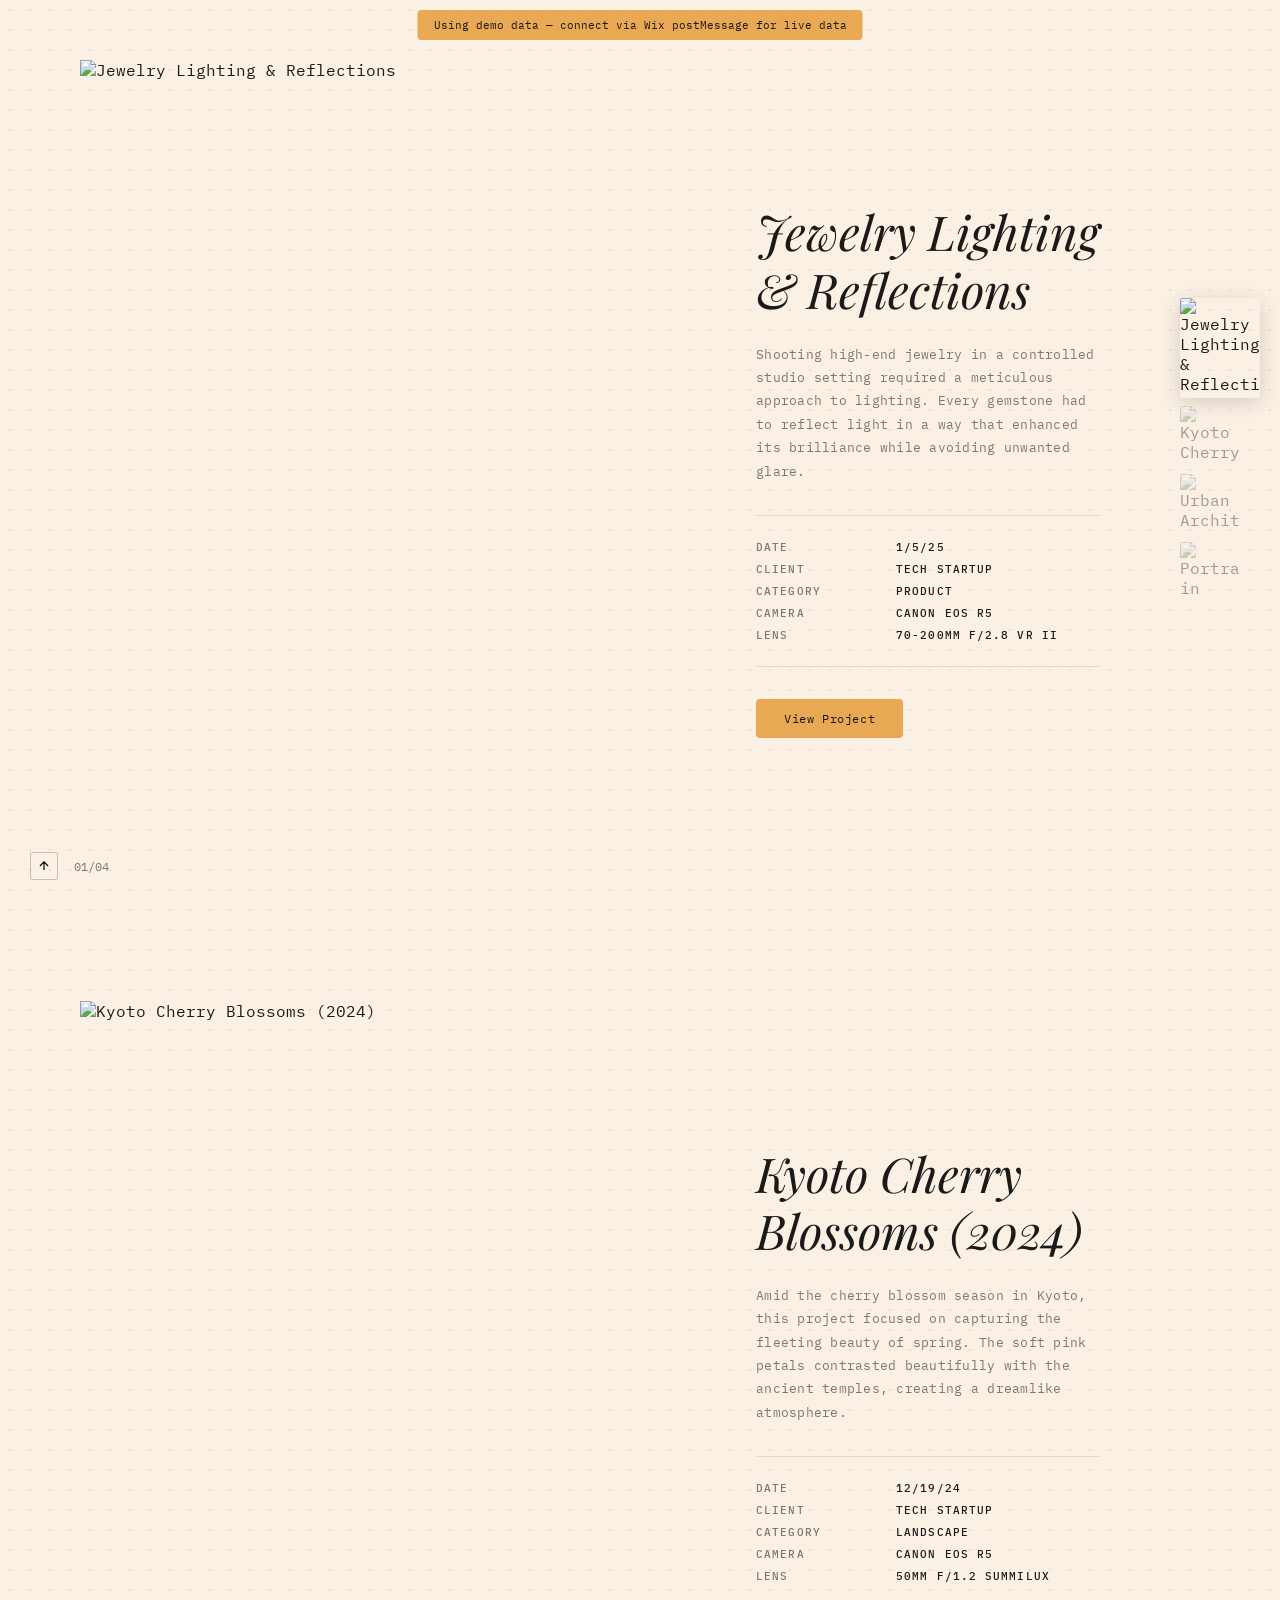
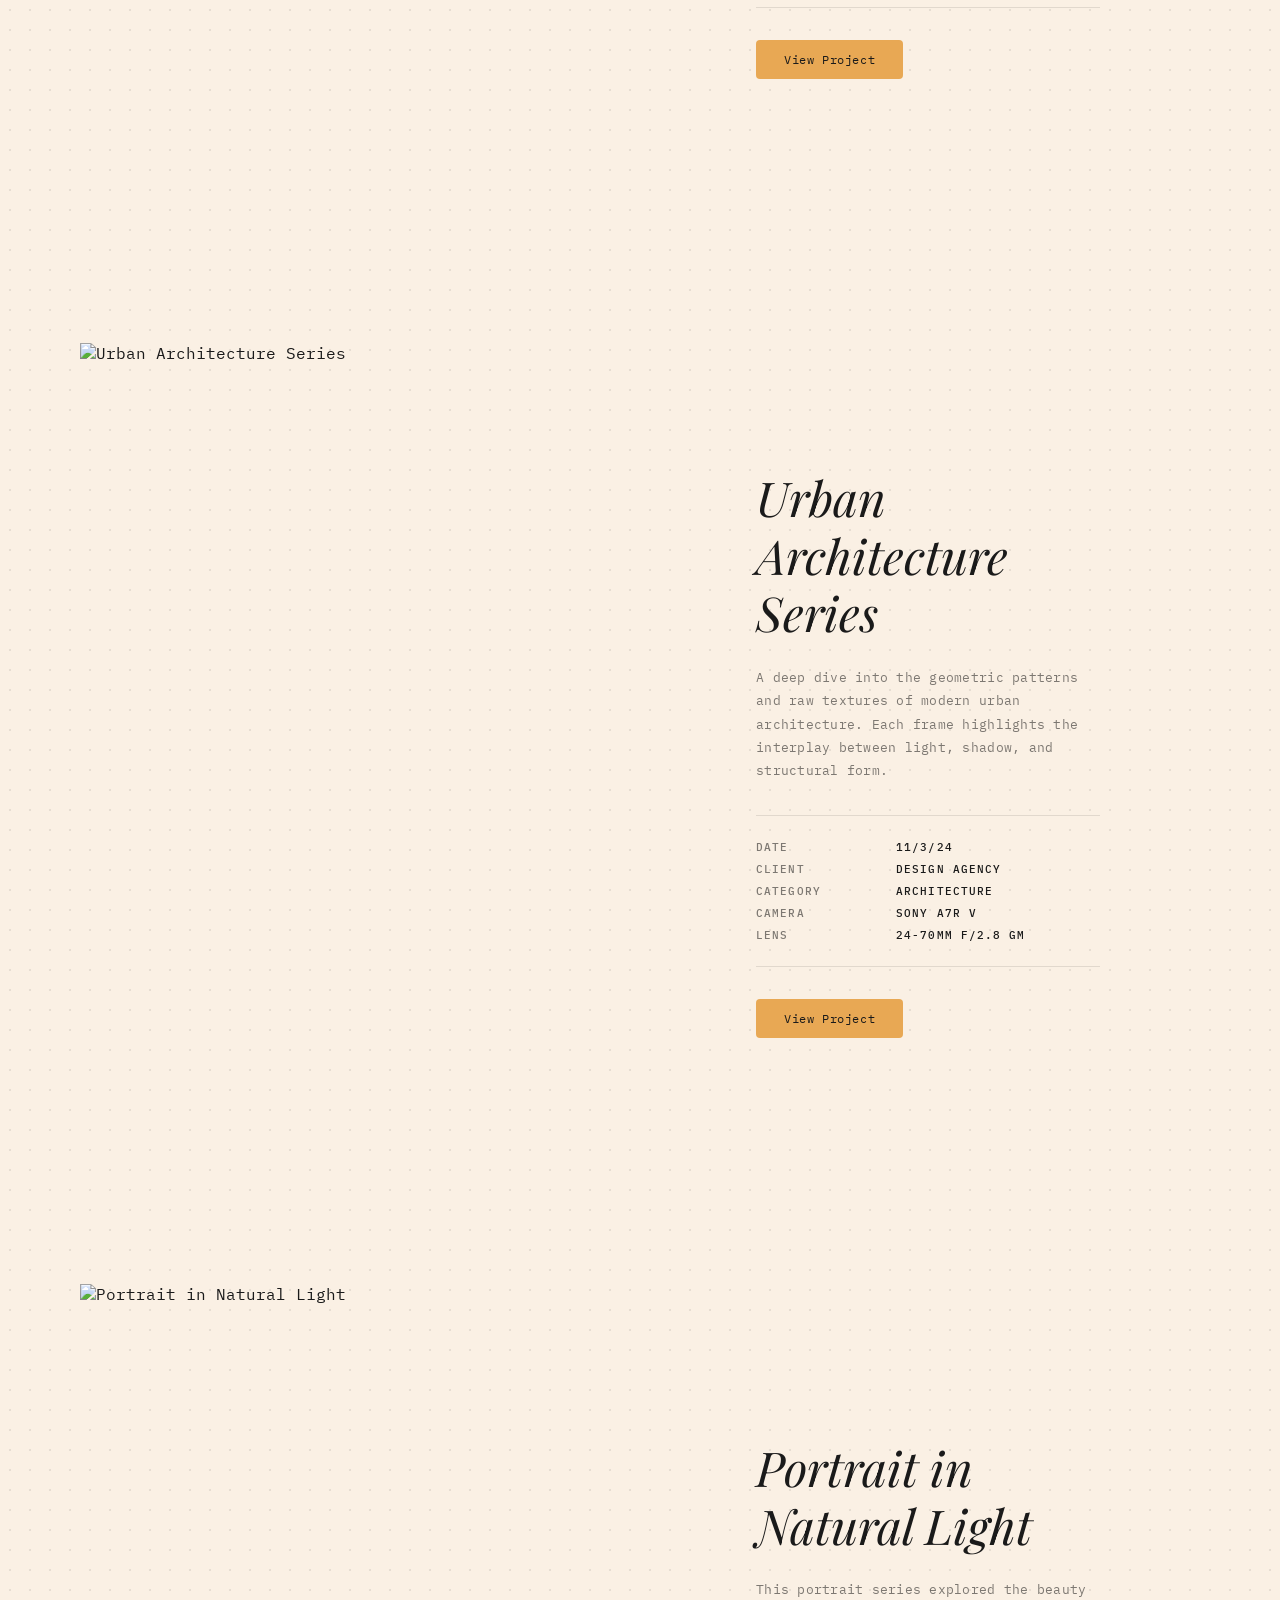
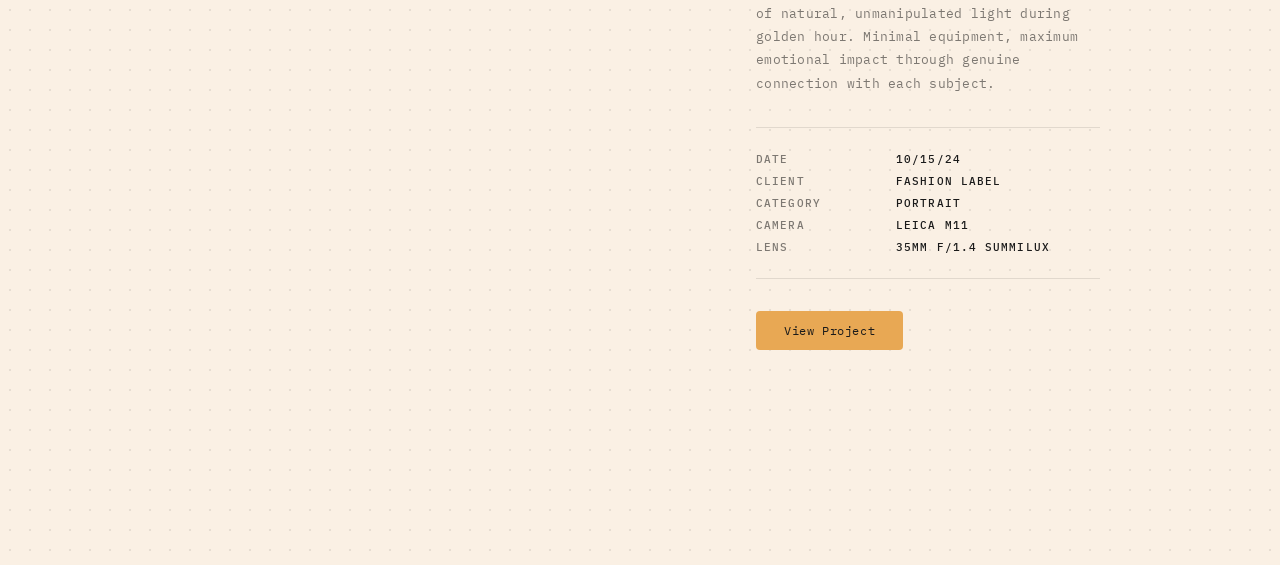
==== projects-scroller.html @ dcfc25f0 "Updates" ====
<!DOCTYPE html>
<html lang="en">
<head>
<meta charset="UTF-8">
<meta name="viewport" content="width=device-width, initial-scale=1.0">
<title>Projects Scroller</title>
<style>
  @import url('https://fonts.googleapis.com/css2?family=Playfair+Display:ital,wght@0,400;0,700;1,400&family=IBM+Plex+Mono:wght@400;500&display=swap');

  * { margin: 0; padding: 0; box-sizing: border-box; }

  :root {
    --bg: #faf0e4;
    --fg: #1a1a1a;
    --accent: #e8a854;
    --dot-color: rgba(0,0,0,0.08);
    --meta-color: rgba(0,0,0,0.5);
  }

  html { scroll-behavior: smooth; }

  body {
    font-family: 'IBM Plex Mono', monospace;
    background: var(--bg);
    color: var(--fg);
    background-image: radial-gradient(var(--dot-color) 1px, transparent 1px);
    background-size: 20px 20px;
    overflow-x: hidden;
  }

  /* Each project section is full viewport height */
  .project-section {
    min-height: 100vh;
    display: flex;
    align-items: center;
    padding: 60px 80px;
    position: relative;
  }

  .project-inner {
    display: flex;
    gap: 60px;
    width: 100%;
    max-width: 1400px;
    align-items: center;
  }

  /* Left: large image */
  .project-image {
    flex: 0 0 55%;
    max-width: 55%;
    aspect-ratio: 3/4;
    overflow: hidden;
    position: relative;
  }

  .project-image img {
    width: 100%;
    height: 100%;
    object-fit: cover;
    display: block;
    transition: transform 0.6s ease;
  }

  .project-section:hover .project-image img {
    transform: scale(1.02);
  }

  /* Right: details */
  .project-details {
    flex: 1;
    padding-right: 100px;
  }

  .project-title {
    font-family: 'Playfair Display', serif;
    font-size: clamp(28px, 4vw, 48px);
    font-weight: 400;
    font-style: italic;
    line-height: 1.2;
    margin-bottom: 24px;
  }

  .project-description {
    font-size: 13px;
    line-height: 1.8;
    color: var(--meta-color);
    margin-bottom: 32px;
    max-width: 400px;
    letter-spacing: 0.02em;
  }

  .project-meta {
    border-top: 1px solid rgba(0,0,0,0.1);
    border-bottom: 1px solid rgba(0,0,0,0.1);
    padding: 20px 0;
    margin-bottom: 32px;
  }

  .meta-row {
    display: flex;
    gap: 40px;
    padding: 4px 0;
    font-size: 11px;
    text-transform: uppercase;
    letter-spacing: 0.1em;
  }

  .meta-label {
    width: 100px;
    color: var(--meta-color);
    font-weight: 500;
  }

  .meta-value {
    color: var(--fg);
    font-weight: 500;
  }

  .view-project-btn {
    display: inline-block;
    padding: 12px 28px;
    background: var(--accent);
    color: var(--fg);
    text-decoration: none;
    font-family: 'IBM Plex Mono', monospace;
    font-size: 12px;
    letter-spacing: 0.05em;
    border-radius: 4px;
    border: none;
    cursor: pointer;
    transition: opacity 0.3s;
  }

  .view-project-btn:hover { opacity: 0.8; }

  /* Right sidebar: thumbnail strip */
  .thumb-strip {
    position: fixed;
    right: 20px;
    top: 50%;
    transform: translateY(-50%);
    display: flex;
    flex-direction: column;
    gap: 8px;
    z-index: 100;
  }

  .thumb-item {
    width: 60px;
    height: 60px;
    overflow: hidden;
    cursor: pointer;
    opacity: 0.4;
    filter: grayscale(0.6);
    transition: all 0.5s cubic-bezier(0.4, 0, 0.2, 1);
    border-radius: 2px;
  }

  .thumb-item.active {
    width: 80px;
    height: 100px;
    opacity: 1;
    filter: grayscale(0);
    box-shadow: 0 4px 20px rgba(0,0,0,0.15);
  }

  .thumb-item img {
    width: 100%;
    height: 100%;
    object-fit: cover;
    display: block;
  }

  /* Bottom bar */
  .bottom-bar {
    position: fixed;
    bottom: 20px;
    left: 30px;
    display: flex;
    align-items: center;
    gap: 16px;
    font-size: 12px;
    color: var(--meta-color);
    z-index: 100;
    font-family: 'IBM Plex Mono', monospace;
  }

  .scroll-up-btn {
    width: 28px;
    height: 28px;
    border: 1px solid rgba(0,0,0,0.2);
    background: transparent;
    cursor: pointer;
    display: flex;
    align-items: center;
    justify-content: center;
    border-radius: 2px;
    transition: background 0.3s;
  }
  .scroll-up-btn:hover { background: rgba(0,0,0,0.05); }
  .scroll-up-btn svg { width: 14px; height: 14px; }

  /* Demo fallback styling */
  .demo-notice {
    position: fixed;
    top: 10px;
    left: 50%;
    transform: translateX(-50%);
    background: var(--accent);
    color: var(--fg);
    padding: 8px 16px;
    font-size: 11px;
    border-radius: 4px;
    z-index: 200;
    opacity: 0;
    transition: opacity 0.5s;
    pointer-events: none;
  }
  .demo-notice.show { opacity: 1; }

  @media (max-width: 900px) {
    .project-section { padding: 40px 20px; }
    .project-inner { flex-direction: column; gap: 30px; }
    .project-image { flex: none; max-width: 100%; }
    .project-details { padding-right: 80px; }
    .thumb-strip { right: 10px; }
    .thumb-item { width: 40px; height: 40px; }
    .thumb-item.active { width: 55px; height: 70px; }
  }
</style>
</head>
<body>

<div id="app"></div>
<div class="thumb-strip" id="thumbStrip"></div>
<div class="bottom-bar">
  <button class="scroll-up-btn" onclick="window.scrollTo({top:0,behavior:'smooth'})">
    <svg viewBox="0 0 24 24" fill="none" stroke="currentColor" stroke-width="2"><path d="M12 19V5M5 12l7-7 7 7"/></svg>
  </button>
  <span id="counter">01/01</span>
</div>
<div class="demo-notice" id="demoNotice">Using demo data — connect via Wix postMessage for live data</div>

<script>
// Demo / fallback data
const DEMO_PROJECTS = [
  {
    title: "Jewelry Lighting & Reflections",
    description: "Shooting high-end jewelry in a controlled studio setting required a meticulous approach to lighting. Every gemstone had to reflect light in a way that enhanced its brilliance while avoiding unwanted glare.",
    image: "https://images.unsplash.com/photo-1515562141589-67f0d569b6e3?w=800&q=80",
    date: "1/5/25",
    client: "TECH STARTUP",
    category: "PRODUCT",
    camera: "CANON EOS R5",
    lens: "70-200MM F/2.8 VR II",
    link: "#project-1"
  },
  {
    title: "Kyoto Cherry Blossoms (2024)",
    description: "Amid the cherry blossom season in Kyoto, this project focused on capturing the fleeting beauty of spring. The soft pink petals contrasted beautifully with the ancient temples, creating a dreamlike atmosphere.",
    image: "https://images.unsplash.com/photo-1545569341-9eb8b30979d9?w=800&q=80",
    date: "12/19/24",
    client: "TECH STARTUP",
    category: "LANDSCAPE",
    camera: "CANON EOS R5",
    lens: "50MM F/1.2 SUMMILUX",
    link: "#project-2"
  },
  {
    title: "Urban Architecture Series",
    description: "A deep dive into the geometric patterns and raw textures of modern urban architecture. Each frame highlights the interplay between light, shadow, and structural form.",
    image: "https://images.unsplash.com/photo-1486325212027-8081e485255e?w=800&q=80",
    date: "11/3/24",
    client: "DESIGN AGENCY",
    category: "ARCHITECTURE",
    camera: "SONY A7R V",
    lens: "24-70MM F/2.8 GM",
    link: "#project-3"
  },
  {
    title: "Portrait in Natural Light",
    description: "This portrait series explored the beauty of natural, unmanipulated light during golden hour. Minimal equipment, maximum emotional impact through genuine connection with each subject.",
    image: "https://images.unsplash.com/photo-1531746020798-e6953c6e8e04?w=800&q=80",
    date: "10/15/24",
    client: "FASHION LABEL",
    category: "PORTRAIT",
    camera: "LEICA M11",
    lens: "35MM F/1.4 SUMMILUX",
    link: "#project-4"
  }
];

let projects = [];
let config = {};

function renderProjects(data, cfg) {
  config = cfg || {};
  projects = data;

  if (cfg?.bgColor) document.documentElement.style.setProperty('--bg', cfg.bgColor);
  if (cfg?.accentColor) document.documentElement.style.setProperty('--accent', cfg.accentColor);

  const app = document.getElementById('app');
  const strip = document.getElementById('thumbStrip');
  const counter = document.getElementById('counter');
  const total = String(projects.length).padStart(2, '0');

  app.innerHTML = projects.map((p, i) => `
    <section class="project-section" id="section-${i}" data-index="${i}">
      <div class="project-inner">
        <div class="project-image">
          <img src="${p.image}" alt="${p.title}" loading="lazy" />
        </div>
        <div class="project-details">
          <h2 class="project-title">${p.title}</h2>
          <p class="project-description">${p.description || ''}</p>
          <div class="project-meta">
            ${p.date ? `<div class="meta-row"><span class="meta-label">DATE</span><span class="meta-value">${p.date}</span></div>` : ''}
            ${p.client ? `<div class="meta-row"><span class="meta-label">CLIENT</span><span class="meta-value">${p.client}</span></div>` : ''}
            ${p.category ? `<div class="meta-row"><span class="meta-label">CATEGORY</span><span class="meta-value">${p.category}</span></div>` : ''}
            ${p.camera ? `<div class="meta-row"><span class="meta-label">CAMERA</span><span class="meta-value">${p.camera}</span></div>` : ''}
            ${p.lens ? `<div class="meta-row"><span class="meta-label">LENS</span><span class="meta-value">${p.lens}</span></div>` : ''}
          </div>
          <a href="${p.link || '#'}" class="view-project-btn" target="_top">View Project</a>
        </div>
      </div>
    </section>
  `).join('');

  strip.innerHTML = projects.map((p, i) => `
    <div class="thumb-item ${i === 0 ? 'active' : ''}" data-index="${i}" onclick="scrollToSection(${i})">
      <img src="${p.image}" alt="${p.title}" loading="lazy" />
    </div>
  `).join('');

  counter.textContent = `01/${total}`;

  // Intersection Observer for active state
  const observer = new IntersectionObserver((entries) => {
    entries.forEach(entry => {
      if (entry.isIntersecting) {
        const idx = parseInt(entry.target.dataset.index);
        setActive(idx);
      }
    });
  }, { threshold: 0.5 });

  document.querySelectorAll('.project-section').forEach(s => observer.observe(s));
}

function setActive(idx) {
  document.querySelectorAll('.thumb-item').forEach((t, i) => {
    t.classList.toggle('active', i === idx);
  });
  const total = String(projects.length).padStart(2, '0');
  document.getElementById('counter').textContent = `${String(idx + 1).padStart(2, '0')}/${total}`;
}

function scrollToSection(idx) {
  document.getElementById(`section-${idx}`)?.scrollIntoView({ behavior: 'smooth' });
}

// Listen for Wix postMessage
window.onmessage = (event) => {
  if (event.data?.type === 'projects-data') {
    document.getElementById('demoNotice').classList.remove('show');
    renderProjects(event.data.projects, event.data.config);
  }
};

// If no message received within 1s, use demo data
setTimeout(() => {
  if (projects.length === 0) {
    document.getElementById('demoNotice').classList.add('show');
    setTimeout(() => document.getElementById('demoNotice').classList.remove('show'), 3000);
    renderProjects(DEMO_PROJECTS, {});
  }
}, 1000);
</script>
</body>
</html>
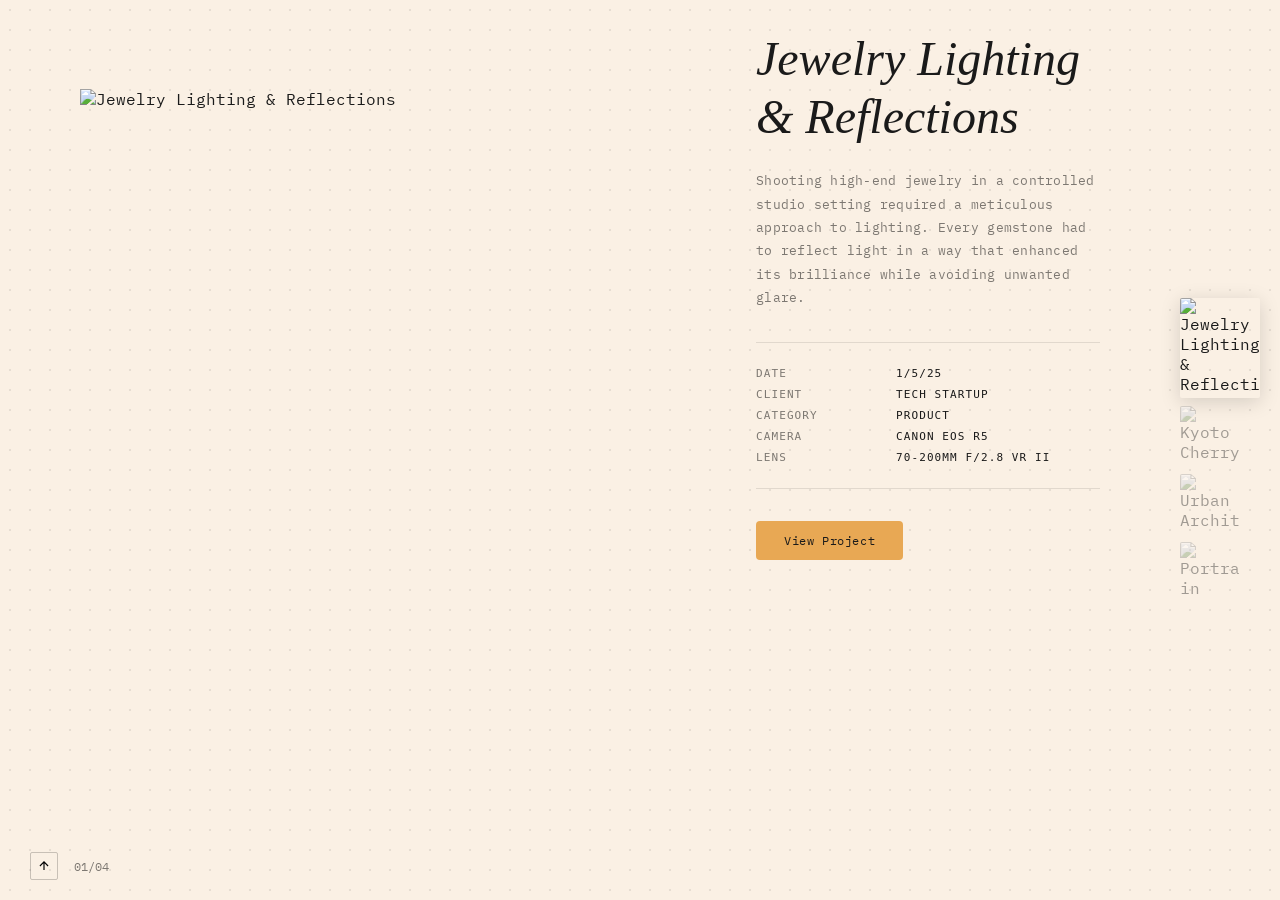
==== commit f3899409: "Updates" ====
--- a/projects-scroller.html
+++ b/projects-scroller.html
@@ -13,27 +13,24 @@
     --bg: #faf0e4;
     --fg: #1a1a1a;
     --accent: #e8a854;
-    --dot-color: rgba(0,0,0,0.08);
     --meta-color: rgba(0,0,0,0.5);
   }
-
-  html { scroll-behavior: smooth; }
 
   body {
     font-family: 'IBM Plex Mono', monospace;
     background: var(--bg);
     color: var(--fg);
-    background-image: radial-gradient(var(--dot-color) 1px, transparent 1px);
+    background-image: radial-gradient(rgba(0,0,0,0.08) 1px, transparent 1px);
     background-size: 20px 20px;
-    overflow-x: hidden;
-  }
-
-  /* Each project section is full viewport height */
-  .project-section {
-    min-height: 100vh;
+    overflow: hidden;
+    height: 50vh;
+  }
+
+  .project-view {
+    min-height: 50vh;
     display: flex;
     align-items: center;
-    padding: 60px 80px;
+    padding: 30px 80px;
     position: relative;
   }
 
@@ -45,11 +42,10 @@
     align-items: center;
   }
 
-  /* Left: large image */
   .project-image {
     flex: 0 0 55%;
     max-width: 55%;
-    aspect-ratio: 3/4;
+    aspect-ratio: 3/2;
     overflow: hidden;
     position: relative;
   }
@@ -59,17 +55,36 @@
     height: 100%;
     object-fit: cover;
     display: block;
-    transition: transform 0.6s ease;
-  }
-
-  .project-section:hover .project-image img {
-    transform: scale(1.02);
-  }
-
-  /* Right: details */
+    position: absolute;
+    inset: 0;
+    opacity: 0;
+    transition: opacity 0.5s ease;
+  }
+
+  .project-image img.active { opacity: 1; }
+
   .project-details {
     flex: 1;
     padding-right: 100px;
+    position: relative;
+  }
+
+  .detail-panel {
+    opacity: 0;
+    transform: translateY(20px);
+    transition: opacity 0.4s ease, transform 0.4s ease;
+    position: absolute;
+    top: 0;
+    left: 0;
+    right: 100px;
+    pointer-events: none;
+  }
+
+  .detail-panel.active {
+    opacity: 1;
+    transform: translateY(0);
+    position: relative;
+    pointer-events: auto;
   }
 
   .project-title {
@@ -106,16 +121,8 @@
     letter-spacing: 0.1em;
   }
 
-  .meta-label {
-    width: 100px;
-    color: var(--meta-color);
-    font-weight: 500;
-  }
-
-  .meta-value {
-    color: var(--fg);
-    font-weight: 500;
-  }
+  .meta-label { width: 100px; color: var(--meta-color); font-weight: 500; }
+  .meta-value { color: var(--fg); font-weight: 500; }
 
   .view-project-btn {
     display: inline-block;
@@ -134,7 +141,6 @@
 
   .view-project-btn:hover { opacity: 0.8; }
 
-  /* Right sidebar: thumbnail strip */
   .thumb-strip {
     position: fixed;
     right: 20px;
@@ -172,7 +178,6 @@
     display: block;
   }
 
-  /* Bottom bar */
   .bottom-bar {
     position: fixed;
     bottom: 20px;
@@ -201,181 +206,152 @@
   .scroll-up-btn:hover { background: rgba(0,0,0,0.05); }
   .scroll-up-btn svg { width: 14px; height: 14px; }
 
-  /* Demo fallback styling */
-  .demo-notice {
-    position: fixed;
-    top: 10px;
-    left: 50%;
-    transform: translateX(-50%);
-    background: var(--accent);
-    color: var(--fg);
-    padding: 8px 16px;
-    font-size: 11px;
-    border-radius: 4px;
-    z-index: 200;
-    opacity: 0;
-    transition: opacity 0.5s;
-    pointer-events: none;
-  }
-  .demo-notice.show { opacity: 1; }
-
   @media (max-width: 900px) {
-    .project-section { padding: 40px 20px; }
+    .project-view { padding: 20px 20px; }
     .project-inner { flex-direction: column; gap: 30px; }
     .project-image { flex: none; max-width: 100%; }
     .project-details { padding-right: 80px; }
+    .detail-panel { right: 80px; }
     .thumb-strip { right: 10px; }
     .thumb-item { width: 40px; height: 40px; }
     .thumb-item.active { width: 55px; height: 70px; }
+    body { overflow-y: auto; height: auto; }
   }
 </style>
 </head>
 <body>
 
-<div id="app"></div>
+<div class="project-view">
+  <div class="project-inner">
+    <div class="project-image" id="imageContainer"></div>
+    <div class="project-details" id="detailsContainer"></div>
+  </div>
+</div>
+
 <div class="thumb-strip" id="thumbStrip"></div>
+
 <div class="bottom-bar">
-  <button class="scroll-up-btn" onclick="window.scrollTo({top:0,behavior:'smooth'})">
+  <button class="scroll-up-btn" onclick="setActive(0)">
     <svg viewBox="0 0 24 24" fill="none" stroke="currentColor" stroke-width="2"><path d="M12 19V5M5 12l7-7 7 7"/></svg>
   </button>
   <span id="counter">01/01</span>
 </div>
-<div class="demo-notice" id="demoNotice">Using demo data — connect via Wix postMessage for live data</div>
 
 <script>
-// Demo / fallback data
 const DEMO_PROJECTS = [
   {
     title: "Jewelry Lighting & Reflections",
     description: "Shooting high-end jewelry in a controlled studio setting required a meticulous approach to lighting. Every gemstone had to reflect light in a way that enhanced its brilliance while avoiding unwanted glare.",
     image: "https://images.unsplash.com/photo-1515562141589-67f0d569b6e3?w=800&q=80",
-    date: "1/5/25",
-    client: "TECH STARTUP",
-    category: "PRODUCT",
-    camera: "CANON EOS R5",
-    lens: "70-200MM F/2.8 VR II",
-    link: "#project-1"
+    date: "1/5/25", client: "TECH STARTUP", category: "PRODUCT",
+    camera: "CANON EOS R5", lens: "70-200MM F/2.8 VR II", link: "#project-1"
   },
   {
     title: "Kyoto Cherry Blossoms (2024)",
-    description: "Amid the cherry blossom season in Kyoto, this project focused on capturing the fleeting beauty of spring. The soft pink petals contrasted beautifully with the ancient temples, creating a dreamlike atmosphere.",
+    description: "Amid the cherry blossom season in Kyoto, this project focused on capturing the fleeting beauty of spring. The soft pink petals contrasted beautifully with the ancient temples.",
     image: "https://images.unsplash.com/photo-1545569341-9eb8b30979d9?w=800&q=80",
-    date: "12/19/24",
-    client: "TECH STARTUP",
-    category: "LANDSCAPE",
-    camera: "CANON EOS R5",
-    lens: "50MM F/1.2 SUMMILUX",
-    link: "#project-2"
+    date: "12/19/24", client: "TECH STARTUP", category: "LANDSCAPE",
+    camera: "CANON EOS R5", lens: "50MM F/1.2 SUMMILUX", link: "#project-2"
   },
   {
     title: "Urban Architecture Series",
     description: "A deep dive into the geometric patterns and raw textures of modern urban architecture. Each frame highlights the interplay between light, shadow, and structural form.",
     image: "https://images.unsplash.com/photo-1486325212027-8081e485255e?w=800&q=80",
-    date: "11/3/24",
-    client: "DESIGN AGENCY",
-    category: "ARCHITECTURE",
-    camera: "SONY A7R V",
-    lens: "24-70MM F/2.8 GM",
-    link: "#project-3"
+    date: "11/3/24", client: "DESIGN AGENCY", category: "ARCHITECTURE",
+    camera: "SONY A7R V", lens: "24-70MM F/2.8 GM", link: "#project-3"
   },
   {
     title: "Portrait in Natural Light",
     description: "This portrait series explored the beauty of natural, unmanipulated light during golden hour. Minimal equipment, maximum emotional impact through genuine connection with each subject.",
     image: "https://images.unsplash.com/photo-1531746020798-e6953c6e8e04?w=800&q=80",
-    date: "10/15/24",
-    client: "FASHION LABEL",
-    category: "PORTRAIT",
-    camera: "LEICA M11",
-    lens: "35MM F/1.4 SUMMILUX",
-    link: "#project-4"
+    date: "10/15/24", client: "FASHION LABEL", category: "PORTRAIT",
+    camera: "LEICA M11", lens: "35MM F/1.4 SUMMILUX", link: "#project-4"
   }
 ];
 
 let projects = [];
-let config = {};
+let activeIdx = 0;
 
 function renderProjects(data, cfg) {
-  config = cfg || {};
   projects = data;
-
   if (cfg?.bgColor) document.documentElement.style.setProperty('--bg', cfg.bgColor);
   if (cfg?.accentColor) document.documentElement.style.setProperty('--accent', cfg.accentColor);
 
-  const app = document.getElementById('app');
+  const imgContainer = document.getElementById('imageContainer');
+  const detContainer = document.getElementById('detailsContainer');
   const strip = document.getElementById('thumbStrip');
-  const counter = document.getElementById('counter');
-  const total = String(projects.length).padStart(2, '0');
-
-  app.innerHTML = projects.map((p, i) => `
-    <section class="project-section" id="section-${i}" data-index="${i}">
-      <div class="project-inner">
-        <div class="project-image">
-          <img src="${p.image}" alt="${p.title}" loading="lazy" />
-        </div>
-        <div class="project-details">
-          <h2 class="project-title">${p.title}</h2>
-          <p class="project-description">${p.description || ''}</p>
-          <div class="project-meta">
-            ${p.date ? `<div class="meta-row"><span class="meta-label">DATE</span><span class="meta-value">${p.date}</span></div>` : ''}
-            ${p.client ? `<div class="meta-row"><span class="meta-label">CLIENT</span><span class="meta-value">${p.client}</span></div>` : ''}
-            ${p.category ? `<div class="meta-row"><span class="meta-label">CATEGORY</span><span class="meta-value">${p.category}</span></div>` : ''}
-            ${p.camera ? `<div class="meta-row"><span class="meta-label">CAMERA</span><span class="meta-value">${p.camera}</span></div>` : ''}
-            ${p.lens ? `<div class="meta-row"><span class="meta-label">LENS</span><span class="meta-value">${p.lens}</span></div>` : ''}
-          </div>
-          <a href="${p.link || '#'}" class="view-project-btn" target="_top">View Project</a>
-        </div>
+
+  // Pre-render all images (stacked, only active visible)
+  imgContainer.innerHTML = projects.map((p, i) =>
+    `<img src="${p.image}" alt="${p.title}" class="${i === 0 ? 'active' : ''}" />`
+  ).join('');
+
+  // Pre-render all detail panels (stacked, only active visible)
+  detContainer.innerHTML = projects.map((p, i) => `
+    <div class="detail-panel ${i === 0 ? 'active' : ''}" data-idx="${i}">
+      <h2 class="project-title">${p.title}</h2>
+      <p class="project-description">${p.description || ''}</p>
+      <div class="project-meta">
+        ${p.date ? `<div class="meta-row"><span class="meta-label">DATE</span><span class="meta-value">${p.date}</span></div>` : ''}
+        ${p.client ? `<div class="meta-row"><span class="meta-label">CLIENT</span><span class="meta-value">${p.client}</span></div>` : ''}
+        ${p.category ? `<div class="meta-row"><span class="meta-label">CATEGORY</span><span class="meta-value">${p.category}</span></div>` : ''}
+        ${p.camera ? `<div class="meta-row"><span class="meta-label">CAMERA</span><span class="meta-value">${p.camera}</span></div>` : ''}
+        ${p.lens ? `<div class="meta-row"><span class="meta-label">LENS</span><span class="meta-value">${p.lens}</span></div>` : ''}
       </div>
-    </section>
-  `).join('');
-
-  strip.innerHTML = projects.map((p, i) => `
-    <div class="thumb-item ${i === 0 ? 'active' : ''}" data-index="${i}" onclick="scrollToSection(${i})">
-      <img src="${p.image}" alt="${p.title}" loading="lazy" />
+      <a href="${p.link || '#'}" class="view-project-btn" target="_top">View Project</a>
     </div>
   `).join('');
 
-  counter.textContent = `01/${total}`;
-
-  // Intersection Observer for active state
-  const observer = new IntersectionObserver((entries) => {
-    entries.forEach(entry => {
-      if (entry.isIntersecting) {
-        const idx = parseInt(entry.target.dataset.index);
-        setActive(idx);
-      }
-    });
-  }, { threshold: 0.5 });
-
-  document.querySelectorAll('.project-section').forEach(s => observer.observe(s));
+  // Thumbnails
+  strip.innerHTML = projects.map((p, i) => `
+    <div class="thumb-item ${i === 0 ? 'active' : ''}" onclick="setActive(${i})">
+      <img src="${p.image}" alt="${p.title}" />
+    </div>
+  `).join('');
+
+  document.getElementById('counter').textContent = `01/${String(projects.length).padStart(2, '0')}`;
 }
 
 function setActive(idx) {
+  activeIdx = idx;
+  // Images
+  document.querySelectorAll('#imageContainer img').forEach((img, i) => {
+    img.classList.toggle('active', i === idx);
+  });
+  // Details
+  document.querySelectorAll('.detail-panel').forEach((panel, i) => {
+    panel.classList.toggle('active', i === idx);
+  });
+  // Thumbs
   document.querySelectorAll('.thumb-item').forEach((t, i) => {
     t.classList.toggle('active', i === idx);
   });
-  const total = String(projects.length).padStart(2, '0');
-  document.getElementById('counter').textContent = `${String(idx + 1).padStart(2, '0')}/${total}`;
-}
-
-function scrollToSection(idx) {
-  document.getElementById(`section-${idx}`)?.scrollIntoView({ behavior: 'smooth' });
+  document.getElementById('counter').textContent =
+    `${String(idx + 1).padStart(2, '0')}/${String(projects.length).padStart(2, '0')}`;
 }
 
 // Listen for Wix postMessage
 window.onmessage = (event) => {
   if (event.data?.type === 'projects-data') {
-    document.getElementById('demoNotice').classList.remove('show');
     renderProjects(event.data.projects, event.data.config);
   }
 };
 
-// If no message received within 1s, use demo data
+// Scroll wheel navigates between projects
+let scrollLocked = false;
+window.addEventListener('wheel', (e) => {
+  e.preventDefault();
+  if (scrollLocked || projects.length === 0) return;
+  if (Math.abs(e.deltaY) < 30) return;
+  scrollLocked = true;
+  if (e.deltaY > 0 && activeIdx < projects.length - 1) setActive(activeIdx + 1);
+  else if (e.deltaY < 0 && activeIdx > 0) setActive(activeIdx - 1);
+  setTimeout(() => { scrollLocked = false; }, 700);
+}, { passive: false });
+
+// Fallback to demo data after 1s
 setTimeout(() => {
-  if (projects.length === 0) {
-    document.getElementById('demoNotice').classList.add('show');
-    setTimeout(() => document.getElementById('demoNotice').classList.remove('show'), 3000);
-    renderProjects(DEMO_PROJECTS, {});
-  }
+  if (projects.length === 0) renderProjects(DEMO_PROJECTS, {});
 }, 1000);
 </script>
 </body>
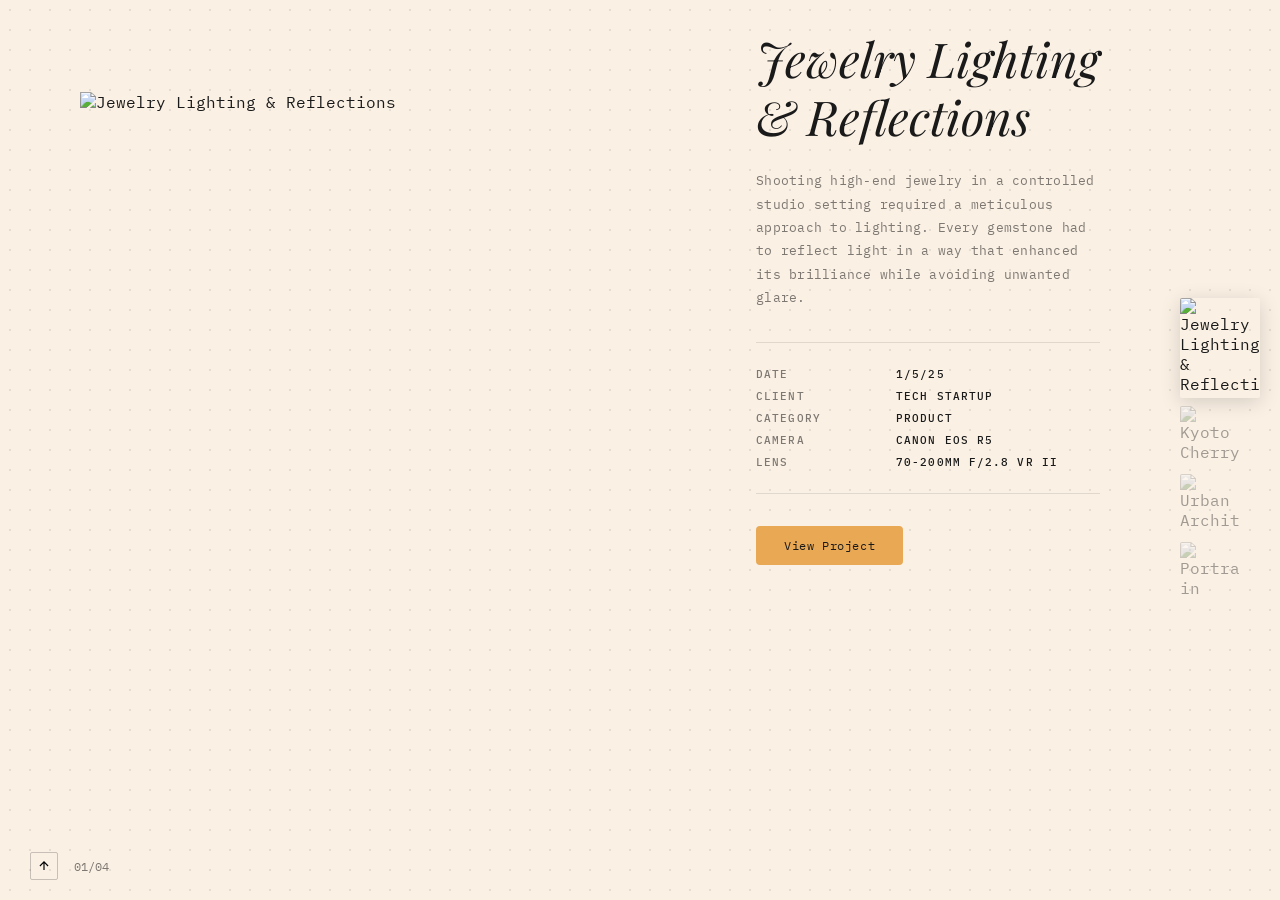
==== commit 992915a6: "deploy: 81657068f6bdc9afc922ea5a05e16952fadb95ce" ====
--- a/projects-scroller.html
+++ b/projects-scroller.html
@@ -14,13 +14,15 @@
     --fg: #1a1a1a;
     --accent: #e8a854;
     --meta-color: rgba(0,0,0,0.5);
+    --dot-color: rgba(0,0,0,0.08);
+    --border-color: rgba(0,0,0,0.1);
   }
 
   body {
     font-family: 'IBM Plex Mono', monospace;
     background: var(--bg);
     color: var(--fg);
-    background-image: radial-gradient(rgba(0,0,0,0.08) 1px, transparent 1px);
+    background-image: radial-gradient(var(--dot-color) 1px, transparent 1px);
     background-size: 20px 20px;
     overflow: hidden;
     height: 50vh;
@@ -106,8 +108,8 @@
   }
 
   .project-meta {
-    border-top: 1px solid rgba(0,0,0,0.1);
-    border-bottom: 1px solid rgba(0,0,0,0.1);
+    border-top: 1px solid var(--border-color);
+    border-bottom: 1px solid var(--border-color);
     padding: 20px 0;
     margin-bottom: 32px;
   }
@@ -272,10 +274,31 @@
 let projects = [];
 let activeIdx = 0;
 
+// Converts wix:image://v1/{fileId}/... URIs to a usable CDN URL
+function toImageUrl(val) {
+  if (!val) return '';
+  if (val.startsWith('wix:image://')) {
+    const fileId = val.replace('wix:image://v1/', '').split('/')[0].split('#')[0];
+    return `https://static.wixstatic.com/media/${fileId}`;
+  }
+  return val;
+}
+
 function renderProjects(data, cfg) {
   projects = data;
   if (cfg?.bgColor) document.documentElement.style.setProperty('--bg', cfg.bgColor);
   if (cfg?.accentColor) document.documentElement.style.setProperty('--accent', cfg.accentColor);
+  if (cfg?.textColor) {
+    document.documentElement.style.setProperty('--fg', cfg.textColor);
+    // Derive rgba variants from the hex color directly
+    const hex = cfg.textColor.replace('#', '');
+    const r = parseInt(hex.substring(0, 2), 16);
+    const g = parseInt(hex.substring(2, 4), 16);
+    const b = parseInt(hex.substring(4, 6), 16);
+    document.documentElement.style.setProperty('--meta-color',   `rgba(${r},${g},${b},0.5)`);
+    document.documentElement.style.setProperty('--dot-color',    `rgba(${r},${g},${b},0.08)`);
+    document.documentElement.style.setProperty('--border-color', `rgba(${r},${g},${b},0.15)`);
+  }
 
   const imgContainer = document.getElementById('imageContainer');
   const detContainer = document.getElementById('detailsContainer');
@@ -283,7 +306,7 @@
 
   // Pre-render all images (stacked, only active visible)
   imgContainer.innerHTML = projects.map((p, i) =>
-    `<img src="${p.image}" alt="${p.title}" class="${i === 0 ? 'active' : ''}" />`
+    `<img src="${toImageUrl(p.image)}" alt="${p.title}" class="${i === 0 ? 'active' : ''}" />`
   ).join('');
 
   // Pre-render all detail panels (stacked, only active visible)
@@ -305,7 +328,7 @@
   // Thumbnails
   strip.innerHTML = projects.map((p, i) => `
     <div class="thumb-item ${i === 0 ? 'active' : ''}" onclick="setActive(${i})">
-      <img src="${p.image}" alt="${p.title}" />
+      <img src="${toImageUrl(p.image)}" alt="${p.title}" />
     </div>
   `).join('');
 
@@ -337,9 +360,20 @@
   }
 };
 
-// Scroll wheel navigates between projects
+// Signal to the Wix parent page that we're ready to receive data
+window.parent.postMessage({ type: 'scroller-ready' }, '*');
+
+// Scroll wheel navigates between projects only when over the image
 let scrollLocked = false;
 window.addEventListener('wheel', (e) => {
+  const imageEl = document.getElementById('imageContainer');
+  if (!imageEl) return;
+  const rect = imageEl.getBoundingClientRect();
+  const overImage = e.clientX >= rect.left && e.clientX <= rect.right &&
+                    e.clientY >= rect.top  && e.clientY <= rect.bottom;
+
+  if (!overImage) return; // let scroll bubble up to the Wix parent page
+
   e.preventDefault();
   if (scrollLocked || projects.length === 0) return;
   if (Math.abs(e.deltaY) < 30) return;
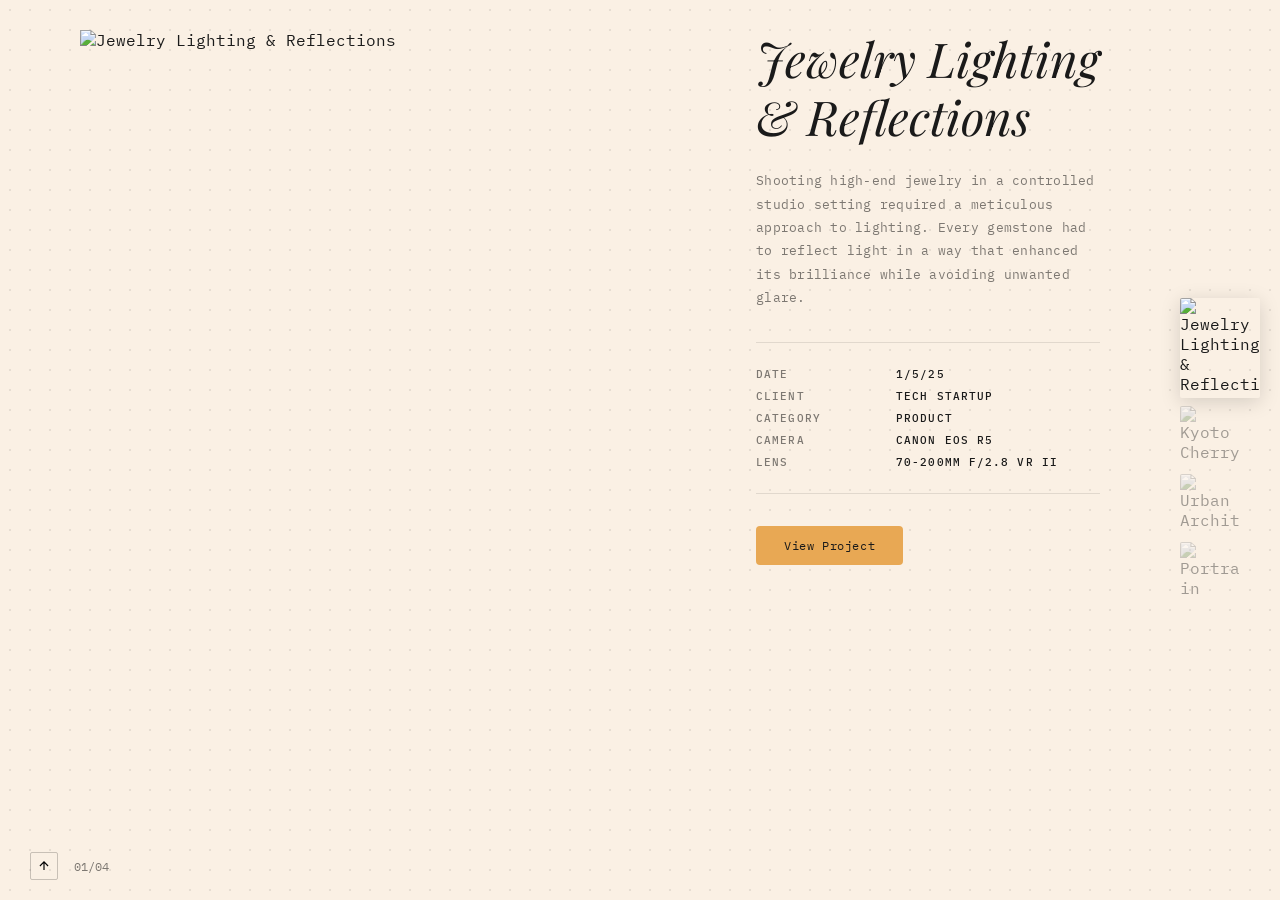
==== commit be03ad9c: "deploy: a31a27db45b7fc7c61e4722b0383c90148740b78" ====
--- a/projects-scroller.html
+++ b/projects-scroller.html
@@ -41,13 +41,12 @@
     gap: 60px;
     width: 100%;
     max-width: 1400px;
-    align-items: center;
+    align-items: stretch;
   }
 
   .project-image {
     flex: 0 0 55%;
     max-width: 55%;
-    aspect-ratio: 3/2;
     overflow: hidden;
     position: relative;
   }
